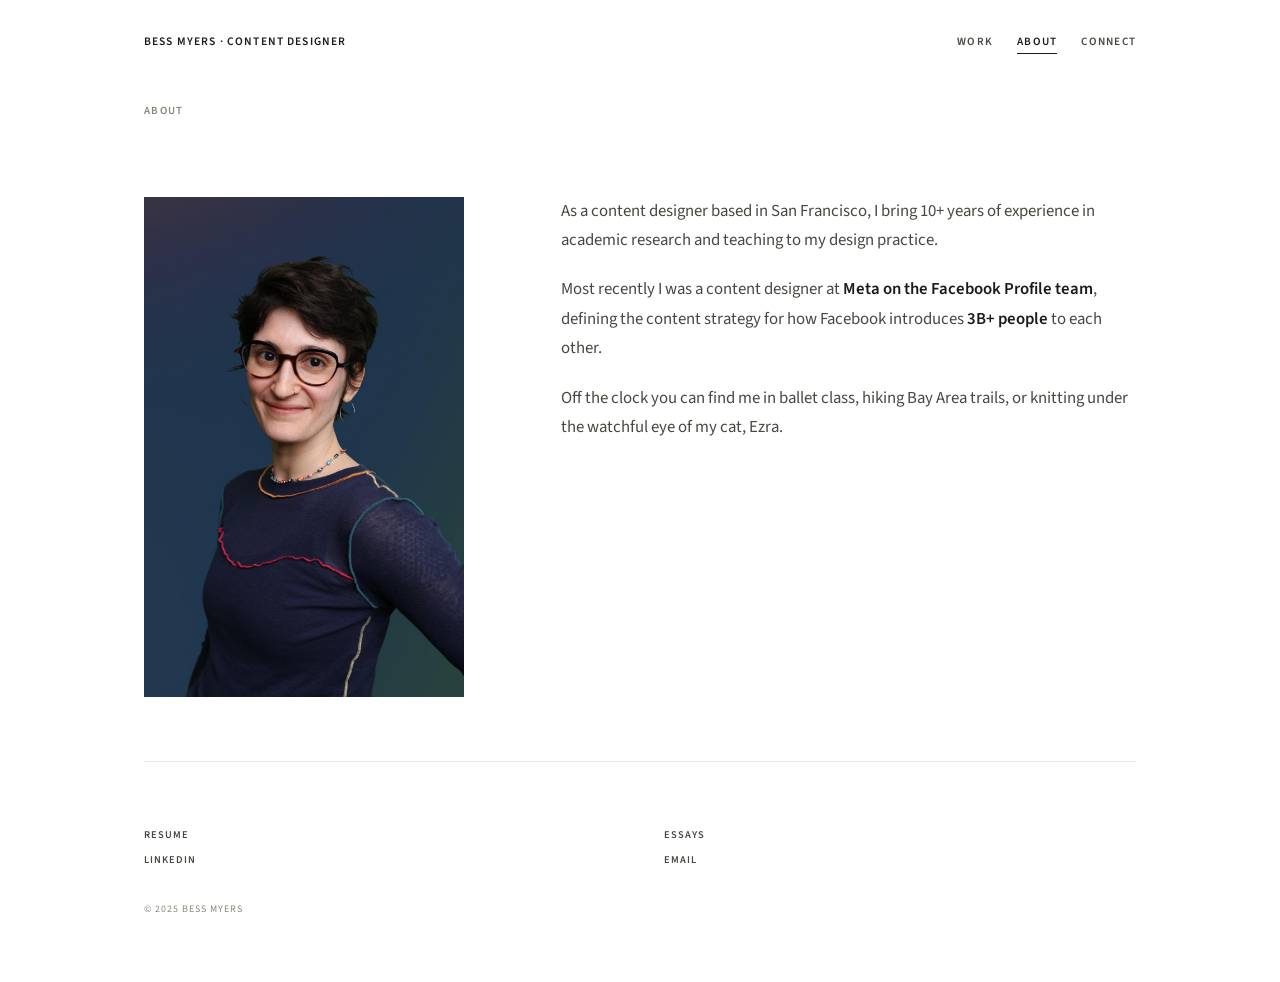
==== about.html @ 2efb30bf "design" ====
<!DOCTYPE html>
<html lang="en">
<head>
  <meta charset="UTF-8" />
  <meta name="viewport" content="width=device-width, initial-scale=1.0" />
  <title>About — bess myers</title>
  <meta name="description" content="About Bess Myers, content designer based in San Francisco." />

  <link rel="preconnect" href="https://fonts.googleapis.com" />
  <link rel="preconnect" href="https://fonts.gstatic.com" crossorigin />
  <link href="https://fonts.googleapis.com/css2?family=Bodoni+Moda:ital,opsz,wght@0,6..96,400;0,6..96,500;1,6..96,400&family=Source+Sans+3:ital,wght@0,400;0,500;0,600;1,400&display=swap" rel="stylesheet" />
  <link rel="stylesheet" href="site.css" />
</head>
<body class="about-page">

  <div class="site-frame site-main is-ready">

    <header class="site-band site-band--header">
      <div class="section-inner section-inner--header">
        <a href="index.html" class="site-name">bess myers · content designer</a>
        <nav>
          <a href="index.html">Work</a>
          <a href="about.html" aria-current="page">About</a>
          <a href="connect.html">Connect</a>
        </nav>
      </div>
    </header>

    <div class="hero site-band reveal is-visible">
      <div class="section-inner">
        <p class="section-label">About</p>
      </div>
    </div>

    <section class="site-band reveal">
      <div class="section-inner">
        <div class="about-flex">
          <div class="about-photo-col">
            <img src="images/bess.jpg" alt="Bess Myers" class="about-photo" width="400" height="500" />
          </div>
          <div class="about-text-col about-text">
            <p>
              As a content designer based in San Francisco, I bring 10+ years of experience in academic research and teaching to my design practice.
            </p>
            <p>
              Most recently I was a content designer at <strong>Meta on the Facebook Profile team</strong>, defining the content strategy for how Facebook introduces <strong>3B+ people</strong> to each other.
            </p>
            <p>
              Off the clock you can find me in ballet class, hiking Bay Area trails, or knitting under the watchful eye of my cat, Ezra.
            </p>
          </div>
        </div>
      </div>
    </section>

    <footer class="site-band site-band--footer">
      <div class="section-inner">
        <div class="footer-grid">
          <div class="footer-col">
            <a href="/resume.pdf" target="_blank" rel="noopener">Resume</a>
            <a href="https://www.linkedin.com/in/bessrhmyers/" target="_blank" rel="noopener">LinkedIn</a>
          </div>
          <div class="footer-col">
            <a href="https://medium.com/@bessrhmyers" target="_blank" rel="noopener">Essays</a>
            <a href="mailto:bessrhmyers@gmail.com">Email</a>
          </div>
        </div>
        <p class="footer-copy">© 2025 bess myers</p>
      </div>
    </footer>

  </div>

  <script>
    (function initReveal() {
      const prefersReduced = window.matchMedia('(prefers-reduced-motion: reduce)').matches;
      const blocks = document.querySelectorAll('.reveal:not(.is-visible)');

      if (prefersReduced) {
        blocks.forEach(function(el) { el.classList.add('is-visible'); });
        return;
      }

      const observer = new IntersectionObserver(function(entries) {
        entries.forEach(function(entry) {
          if (entry.isIntersecting) {
            entry.target.classList.add('is-visible');
            observer.unobserve(entry.target);
          }
        });
      }, { threshold: 0.08 });

      blocks.forEach(function(el) { observer.observe(el); });
    })();
  </script>

</body>
</html>
---- site.css ----
@import url('tokens.css');

*, *::before, *::after { box-sizing: border-box; margin: 0; padding: 0; }

html { scroll-behavior: smooth; }

body {
  background: var(--bg);
  color: var(--ink);
  font-family: var(--sans);
  font-weight: 400;
  font-size: 17px;
  line-height: 1.7;
  min-height: 100vh;
}

a { color: inherit; }

[hidden] {
  display: none !important;
}

.site-frame {
  max-width: var(--content-max);
  margin: 0 auto;
  padding-left: 1.5rem;
  padding-right: 1.5rem;
}

.site-band { width: 100%; }

.site-band + .site-band { padding-top: var(--space-block); }

.site-band--header {
  padding-top: 2rem;
  padding-bottom: 0;
}

.site-band--footer {
  border-top: 1px solid var(--rule);
  margin-top: var(--space-block);
  padding-top: var(--space-block);
  padding-bottom: var(--space-block);
}

.section-inner { max-width: var(--content-max); }

.section-inner--header {
  max-width: none;
  display: flex;
  justify-content: space-between;
  align-items: baseline;
  flex-wrap: wrap;
  gap: 1rem;
}

.site-name {
  font-size: 0.72rem;
  font-weight: 600;
  letter-spacing: 0.1em;
  text-transform: uppercase;
  color: var(--ink);
  text-decoration: none;
}

nav { display: flex; gap: 1.5rem; align-items: baseline; }

nav a {
  font-size: 0.7rem;
  font-weight: 600;
  letter-spacing: 0.11em;
  text-transform: uppercase;
  color: var(--ink-soft);
  text-decoration: none;
  transition: color 0.2s;
}

nav a:hover,
nav a[aria-current="page"] { color: var(--ink); }

nav a[aria-current="page"] { border-bottom: 1px solid var(--ink); padding-bottom: 2px; }

.section-label {
  font-size: 0.68rem;
  font-weight: 600;
  letter-spacing: 0.12em;
  text-transform: uppercase;
  color: var(--ink-muted);
  margin-bottom: var(--space-label);
}

.enter-step.enter-pending {
  opacity: 0;
  transform: translateY(14px);
}

.enter-step.is-entered {
  opacity: 1;
  transform: none;
  transition: opacity 0.55s var(--ease-out), transform 0.55s var(--ease-out);
}

@media (prefers-reduced-motion: reduce) {
  .enter-step.enter-pending {
    opacity: 1;
    transform: none;
  }

  .enter-step.is-entered { transition: none; }
}

/* Hero */
.hero.site-band {
  padding-top: var(--space-hero-top);
  padding-bottom: 0;
}

.hero-headline {
  font-family: var(--display-serif);
  font-size: clamp(2.75rem, 7vw, 4.75rem);
  font-weight: 400;
  line-height: 1.05;
  letter-spacing: -0.04em;
  color: var(--ink);
  max-width: 14em;
}

.hero-keyword {
  font-weight: 600;
  color: var(--ink);
}

.hero-create {
  font-style: italic;
  font-weight: 300;
  font-size: 1.05em;
  color: var(--clay);
}

.hero-tagline {
  margin-top: 1.25rem;
  font-size: 0.85rem;
  color: var(--ink-muted);
  letter-spacing: 0.02em;
}

/* About / Connect pages */
.about-page .hero.site-band,
.connect-page .hero.site-band { padding-top: clamp(2rem, 5vw, 3rem); }

.connect-list {
  list-style: none;
  border-top: 1px solid var(--rule);
  max-width: 36rem;
}

.connect-row {
  display: flex;
  flex-wrap: wrap;
  align-items: baseline;
  justify-content: space-between;
  gap: 0.35rem 1rem;
  padding: 1.15rem 0;
  border-bottom: 1px solid var(--rule);
  text-decoration: none;
  color: var(--ink);
  transition: color 0.2s;
}

.connect-row:hover {
  color: var(--clay);
}

.connect-row:hover .connect-desc {
  color: var(--ink-muted);
}

.connect-title {
  font-size: 1rem;
  font-weight: 600;
  letter-spacing: 0.02em;
  line-height: 1.3;
}

.connect-desc {
  font-size: 0.68rem;
  font-weight: 600;
  letter-spacing: 0.08em;
  text-transform: uppercase;
  color: var(--ink-muted);
  transition: color 0.2s;
}

.about-flex {
  display: flex;
  flex-direction: column;
  gap: 2rem;
}

.about-photo {
  width: 100%;
  max-width: 20rem;
  aspect-ratio: 4 / 5;
  object-fit: cover;
  object-position: center 18%;
  display: block;
}

.about-text p {
  font-size: 1.05rem;
  line-height: 1.75;
  color: var(--ink-soft);
  margin-bottom: 1.2em;
}

.about-text p:last-child { margin-bottom: 0; }

.about-text strong {
  font-weight: 600;
  color: var(--ink);
}

@media (min-width: 768px) {
  .about-flex {
    flex-direction: row;
    gap: 2.5rem;
    align-items: flex-start;
  }

  .about-photo-col { flex: 0 0 38%; max-width: 38%; }
  .about-text-col { flex: 1; min-width: 0; }
}

/* Footer columns */
.footer-grid {
  display: grid;
  grid-template-columns: 1fr 1fr;
  gap: 2rem 3rem;
  width: 100%;
}

.footer-col {
  display: flex;
  flex-direction: column;
  gap: 0.5rem;
}

.footer-col a {
  font-size: 0.65rem;
  font-weight: 600;
  letter-spacing: 0.1em;
  text-transform: uppercase;
  color: var(--ink-soft);
  text-decoration: none;
  transition: color 0.2s;
}

.footer-col a:hover { color: var(--clay); }

.footer-copy {
  font-size: 0.62rem;
  letter-spacing: 0.1em;
  text-transform: uppercase;
  color: var(--ink-muted);
  margin-top: 2rem;
}

/* Portfolio gate */
.portfolio-section { padding-top: var(--space-block); }

.portfolio-wrap { position: relative; }

#portfolio-gate {
  position: relative;
  z-index: 2;
  max-width: 28rem;
  margin-bottom: 2rem;
}

#portfolio-gate.is-hidden { display: none; }

.gate-desc {
  font-size: 1rem;
  color: var(--ink-soft);
  line-height: 1.7;
  margin-bottom: 1.25rem;
}

.gate-form {
  display: flex;
  border: 1px solid var(--rule);
  background: var(--bg);
}

.gate-form input[type="password"] {
  flex: 1;
  background: transparent;
  border: none;
  padding: 0.75rem 1rem;
  font-family: var(--sans);
  font-size: 0.82rem;
  color: var(--ink);
  outline: none;
}

.gate-form input::placeholder { color: var(--ink-muted); }

.gate-form button {
  background: var(--ink);
  border: none;
  padding: 0.75rem 1.25rem;
  font-family: var(--sans);
  font-size: 0.65rem;
  font-weight: 600;
  letter-spacing: 0.1em;
  text-transform: uppercase;
  color: var(--bg);
  cursor: pointer;
  transition: background 0.2s;
}

.gate-form button:hover { background: var(--clay); }

.gate-error {
  font-size: 0.7rem;
  color: var(--clay);
  margin-top: 0.75rem;
  display: none;
}

/* Work cards */
.work-grid {
  display: grid;
  grid-template-columns: 1fr;
  gap: 2.5rem;
}

.work-card {
  display: block;
  text-decoration: none;
  color: inherit;
}

.work-card:focus-visible {
  outline: 2px solid var(--clay);
  outline-offset: 4px;
}

.work-card-visual {
  aspect-ratio: 1;
  background: var(--bg-tint);
  border: 1px solid var(--rule);
  border-radius: 12px;
  overflow: hidden;
  display: flex;
  align-items: center;
  justify-content: center;
}

.work-card-visual img {
  width: 100%;
  height: 100%;
  object-fit: cover;
  object-position: top center;
  display: block;
  transition: transform 0.4s var(--ease-out);
}

.work-card:hover .work-card-visual img {
  transform: scale(1.03);
}

.work-card-visual--spruce {
  background: var(--spruce-tint);
}

.work-card-placeholder {
  font-size: 0.72rem;
  font-weight: 600;
  letter-spacing: 0.12em;
  text-transform: uppercase;
  color: var(--ink-muted);
  padding: 2rem;
  text-align: center;
}

.work-card-title {
  font-size: 0.78rem;
  font-weight: 600;
  letter-spacing: 0.08em;
  text-transform: uppercase;
  line-height: 1.4;
  color: var(--ink);
  margin-top: 1rem;
  transition: color 0.2s;
}

.work-card:hover .work-card-title,
.work-card:hover .work-card-cta { color: var(--clay); }

.work-card-cta {
  display: inline-block;
  margin-top: 0.5rem;
  font-size: 0.68rem;
  font-weight: 600;
  letter-spacing: 0.1em;
  text-transform: uppercase;
  color: var(--ink-soft);
  transition: color 0.2s;
}

@media (min-width: 700px) {
  .work-grid {
    grid-template-columns: repeat(2, 1fr);
    gap: 2rem 2.5rem;
  }
}

.site-main.is-ready { opacity: 1; }

@media (min-width: 900px) {
  .site-frame {
    padding-left: clamp(1.5rem, 4vw, 3rem);
    padding-right: clamp(1.5rem, 4vw, 3rem);
  }

}

@media (max-width: 600px) {
  nav { gap: 1rem; }
  .footer-grid { grid-template-columns: 1fr; }
}
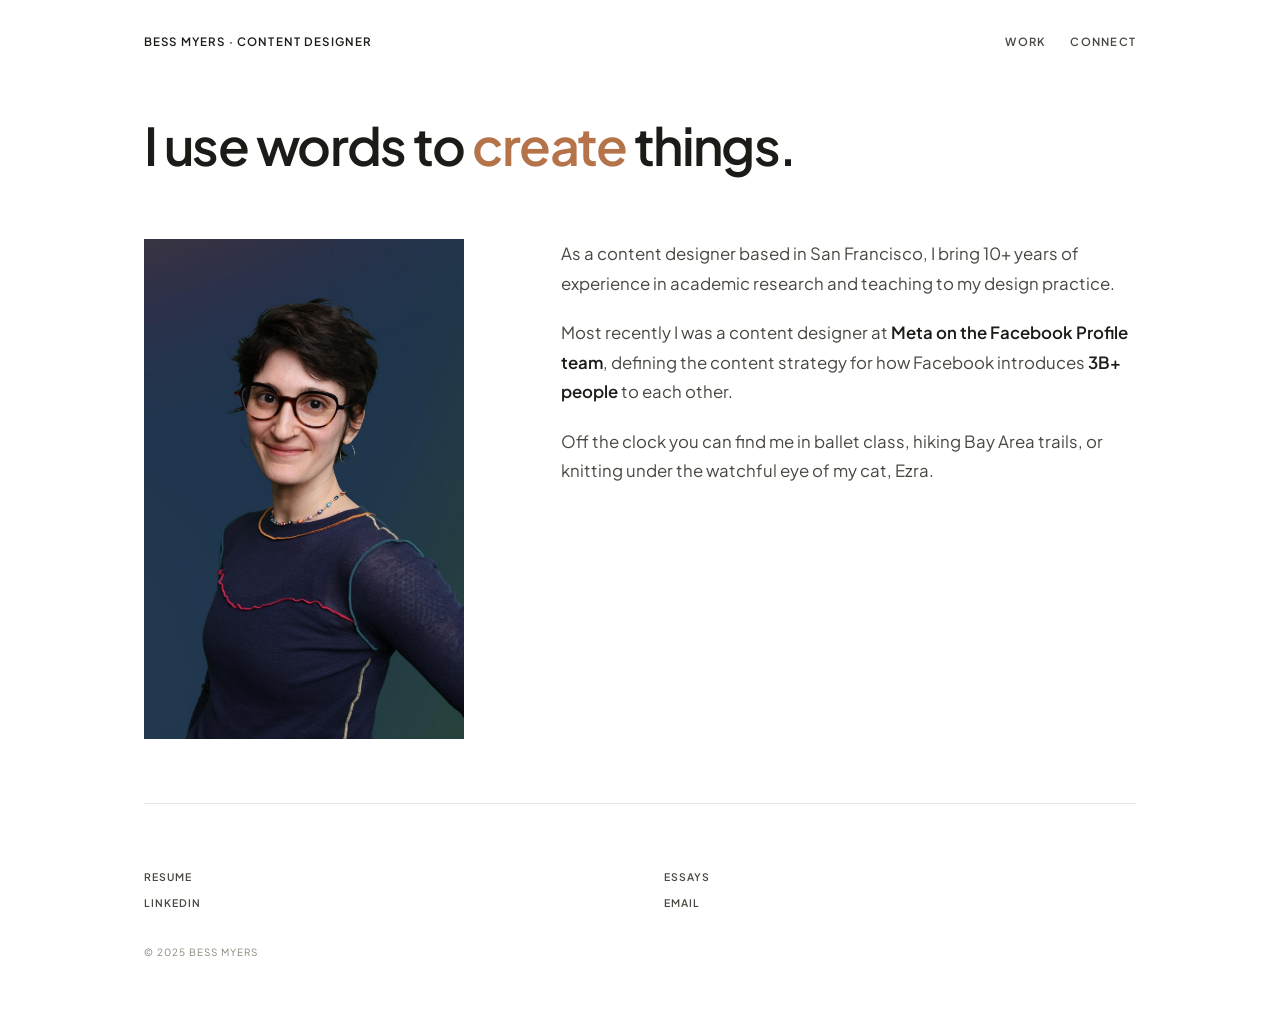
==== commit 1ccab08f: "Redesign home as about page with interactive tagline and editorial work index. Plus Jakarta Sans sit" ====
--- a/about.html
+++ b/about.html
@@ -2,97 +2,12 @@
 <html lang="en">
 <head>
   <meta charset="UTF-8" />
-  <meta name="viewport" content="width=device-width, initial-scale=1.0" />
-  <title>About — bess myers</title>
-  <meta name="description" content="About Bess Myers, content designer based in San Francisco." />
-
-  <link rel="preconnect" href="https://fonts.googleapis.com" />
-  <link rel="preconnect" href="https://fonts.gstatic.com" crossorigin />
-  <link href="https://fonts.googleapis.com/css2?family=Bodoni+Moda:ital,opsz,wght@0,6..96,400;0,6..96,500;1,6..96,400&family=Source+Sans+3:ital,wght@0,400;0,500;0,600;1,400&display=swap" rel="stylesheet" />
-  <link rel="stylesheet" href="site.css" />
+  <meta http-equiv="refresh" content="0; url=index.html" />
+  <link rel="canonical" href="index.html" />
+  <title>Redirecting…</title>
+  <script>window.location.replace('index.html');</script>
 </head>
-<body class="about-page">
-
-  <div class="site-frame site-main is-ready">
-
-    <header class="site-band site-band--header">
-      <div class="section-inner section-inner--header">
-        <a href="index.html" class="site-name">bess myers · content designer</a>
-        <nav>
-          <a href="index.html">Work</a>
-          <a href="about.html" aria-current="page">About</a>
-          <a href="connect.html">Connect</a>
-        </nav>
-      </div>
-    </header>
-
-    <div class="hero site-band reveal is-visible">
-      <div class="section-inner">
-        <p class="section-label">About</p>
-      </div>
-    </div>
-
-    <section class="site-band reveal">
-      <div class="section-inner">
-        <div class="about-flex">
-          <div class="about-photo-col">
-            <img src="images/bess.jpg" alt="Bess Myers" class="about-photo" width="400" height="500" />
-          </div>
-          <div class="about-text-col about-text">
-            <p>
-              As a content designer based in San Francisco, I bring 10+ years of experience in academic research and teaching to my design practice.
-            </p>
-            <p>
-              Most recently I was a content designer at <strong>Meta on the Facebook Profile team</strong>, defining the content strategy for how Facebook introduces <strong>3B+ people</strong> to each other.
-            </p>
-            <p>
-              Off the clock you can find me in ballet class, hiking Bay Area trails, or knitting under the watchful eye of my cat, Ezra.
-            </p>
-          </div>
-        </div>
-      </div>
-    </section>
-
-    <footer class="site-band site-band--footer">
-      <div class="section-inner">
-        <div class="footer-grid">
-          <div class="footer-col">
-            <a href="/resume.pdf" target="_blank" rel="noopener">Resume</a>
-            <a href="https://www.linkedin.com/in/bessrhmyers/" target="_blank" rel="noopener">LinkedIn</a>
-          </div>
-          <div class="footer-col">
-            <a href="https://medium.com/@bessrhmyers" target="_blank" rel="noopener">Essays</a>
-            <a href="mailto:bessrhmyers@gmail.com">Email</a>
-          </div>
-        </div>
-        <p class="footer-copy">© 2025 bess myers</p>
-      </div>
-    </footer>
-
-  </div>
-
-  <script>
-    (function initReveal() {
-      const prefersReduced = window.matchMedia('(prefers-reduced-motion: reduce)').matches;
-      const blocks = document.querySelectorAll('.reveal:not(.is-visible)');
-
-      if (prefersReduced) {
-        blocks.forEach(function(el) { el.classList.add('is-visible'); });
-        return;
-      }
-
-      const observer = new IntersectionObserver(function(entries) {
-        entries.forEach(function(entry) {
-          if (entry.isIntersecting) {
-            entry.target.classList.add('is-visible');
-            observer.unobserve(entry.target);
-          }
-        });
-      }, { threshold: 0.08 });
-
-      blocks.forEach(function(el) { observer.observe(el); });
-    })();
-  </script>
-
+<body>
+  <p><a href="index.html">Continue to home</a></p>
 </body>
 </html>
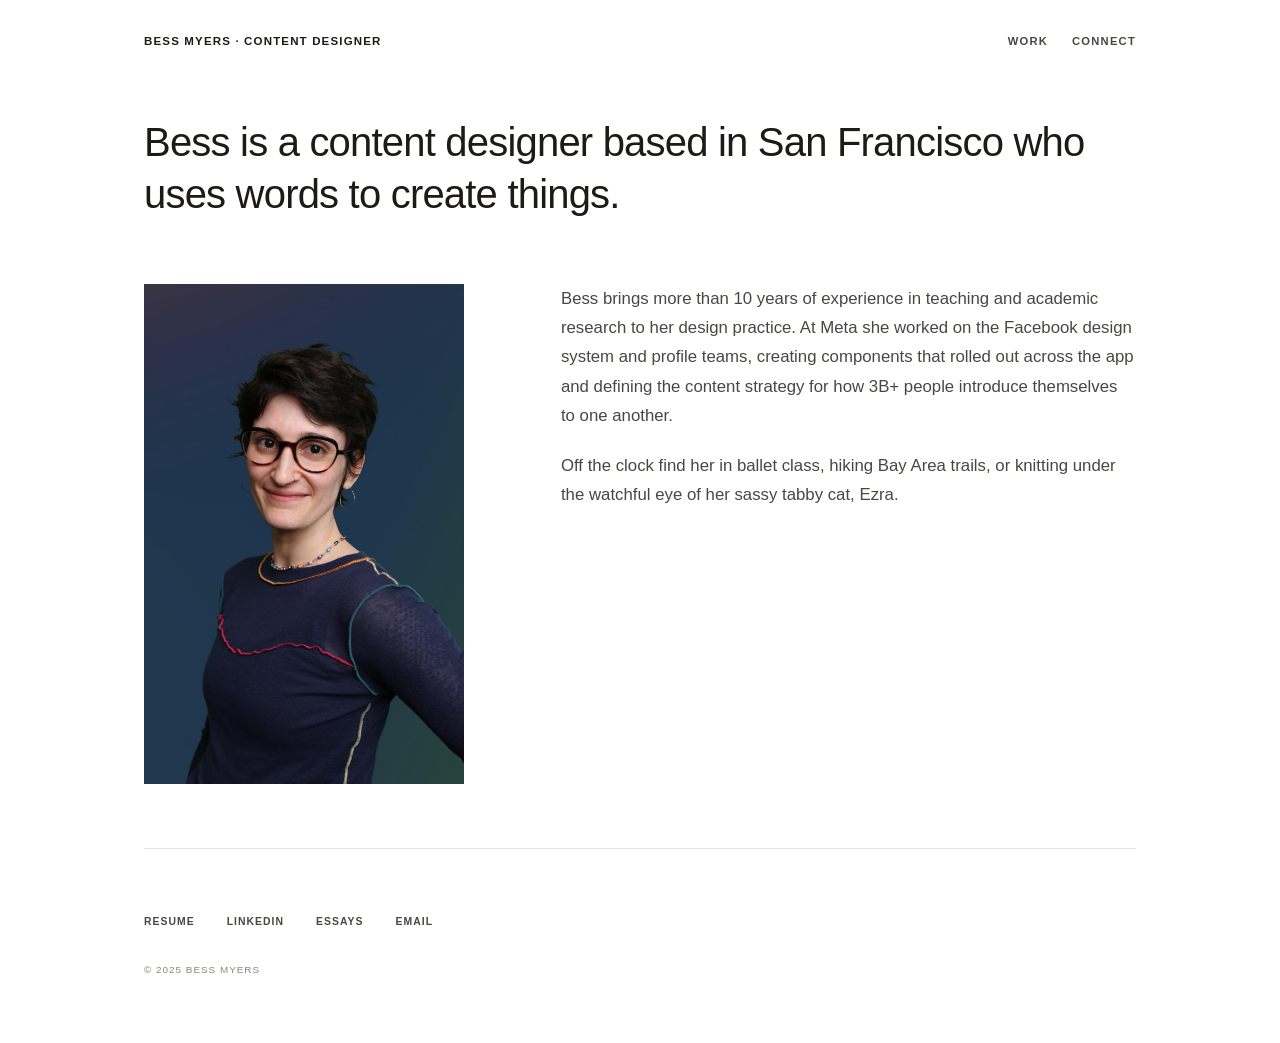
==== commit b88364b7: "Simplify tagline weight and add site favicon. Co-authored-by: Cursor <cursoragent@cursor.com>" ====
--- a/about.html
+++ b/about.html
@@ -4,6 +4,7 @@
   <meta charset="UTF-8" />
   <meta http-equiv="refresh" content="0; url=index.html" />
   <link rel="canonical" href="index.html" />
+  <link rel="icon" href="favicon.svg" type="image/svg+xml" />
   <title>Redirecting…</title>
   <script>window.location.replace('index.html');</script>
 </head>
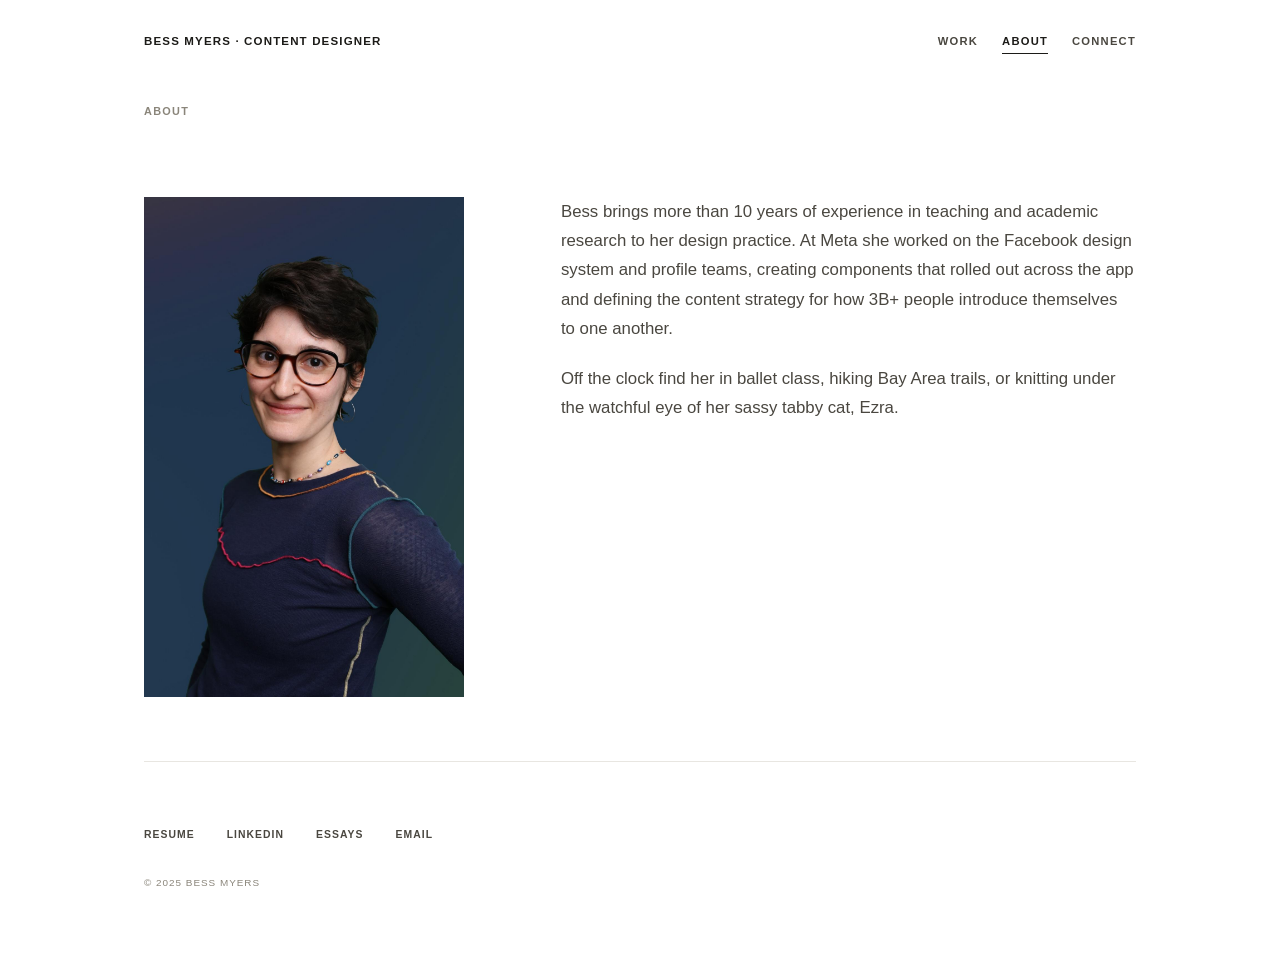
==== commit fd010e70: "Full-screen landing tagline and restore About page. Co-authored-by: Cursor <cursoragent@cursor.com>" ====
--- a/about.html
+++ b/about.html
@@ -2,13 +2,88 @@
 <html lang="en">
 <head>
   <meta charset="UTF-8" />
-  <meta http-equiv="refresh" content="0; url=index.html" />
-  <link rel="canonical" href="index.html" />
+  <meta name="viewport" content="width=device-width, initial-scale=1.0" />
+  <title>About — bess myers</title>
+  <meta name="description" content="About Bess Myers, content designer based in San Francisco." />
+
   <link rel="icon" href="favicon.svg" type="image/svg+xml" />
-  <title>Redirecting…</title>
-  <script>window.location.replace('index.html');</script>
+  <link rel="stylesheet" href="site.css" />
 </head>
-<body>
-  <p><a href="index.html">Continue to home</a></p>
+<body class="about-page">
+
+  <div class="site-frame site-main is-ready">
+
+    <header class="site-band site-band--header">
+      <div class="section-inner section-inner--header">
+        <a href="index.html" class="site-name">bess myers · content designer</a>
+        <nav>
+          <a href="work.html">Work</a>
+          <a href="about.html" aria-current="page">About</a>
+          <a href="connect.html">Connect</a>
+        </nav>
+      </div>
+    </header>
+
+    <div class="hero site-band reveal is-visible">
+      <div class="section-inner">
+        <p class="section-label">About</p>
+      </div>
+    </div>
+
+    <section class="site-band reveal">
+      <div class="section-inner">
+        <div class="about-flex">
+          <div class="about-photo-col">
+            <img src="images/bess.jpg" alt="Bess Myers" class="about-photo" width="400" height="500" />
+          </div>
+          <div class="about-text-col about-text">
+            <p>
+              Bess brings more than 10 years of experience in teaching and academic research to her design practice. At Meta she worked on the Facebook design system and profile teams, creating components that rolled out across the app and defining the content strategy for how 3B+ people introduce themselves to one another.
+            </p>
+            <p>
+              Off the clock find her in ballet class, hiking Bay Area trails, or knitting under the watchful eye of her sassy tabby cat, Ezra.
+            </p>
+          </div>
+        </div>
+      </div>
+    </section>
+
+    <footer class="site-band site-band--footer">
+      <div class="section-inner">
+        <nav class="footer-links" aria-label="Links">
+          <a href="/resume.pdf" target="_blank" rel="noopener">Resume</a>
+          <a href="https://www.linkedin.com/in/bessrhmyers/" target="_blank" rel="noopener">LinkedIn</a>
+          <a href="https://medium.com/@bessrhmyers" target="_blank" rel="noopener">Essays</a>
+          <a href="mailto:bessrhmyers@gmail.com">Email</a>
+        </nav>
+        <p class="footer-copy">© 2025 bess myers</p>
+      </div>
+    </footer>
+
+  </div>
+
+  <script>
+    (function initReveal() {
+      const prefersReduced = window.matchMedia('(prefers-reduced-motion: reduce)').matches;
+      const blocks = document.querySelectorAll('.reveal:not(.is-visible)');
+
+      if (prefersReduced) {
+        blocks.forEach(function(el) { el.classList.add('is-visible'); });
+        return;
+      }
+
+      const observer = new IntersectionObserver(function(entries) {
+        entries.forEach(function(entry) {
+          if (entry.isIntersecting) {
+            entry.target.classList.add('is-visible');
+            observer.unobserve(entry.target);
+          }
+        });
+      }, { threshold: 0.08 });
+
+      blocks.forEach(function(el) { observer.observe(el); });
+    })();
+  </script>
+
 </body>
 </html>
--- a/site.css
+++ b/site.css
@@ -0,0 +1,516 @@
+@import url('tokens.css');
+
+*, *::before, *::after { box-sizing: border-box; margin: 0; padding: 0; }
+
+html { scroll-behavior: smooth; }
+
+body {
+  background: var(--bg);
+  color: var(--ink);
+  font-family: var(--sans);
+  font-weight: 400;
+  font-size: 17px;
+  line-height: 1.7;
+  min-height: 100vh;
+}
+
+a { color: inherit; }
+
+[hidden] {
+  display: none !important;
+}
+
+.site-frame {
+  max-width: var(--content-max);
+  margin: 0 auto;
+  padding-left: 1.5rem;
+  padding-right: 1.5rem;
+}
+
+.site-band { width: 100%; }
+
+.site-band + .site-band { padding-top: var(--space-block); }
+
+.site-band--header {
+  padding-top: 2rem;
+  padding-bottom: 0;
+}
+
+.site-band--footer {
+  border-top: 1px solid var(--rule);
+  margin-top: var(--space-block);
+  padding-top: var(--space-block);
+  padding-bottom: var(--space-block);
+}
+
+.section-inner { max-width: var(--content-max); }
+
+.section-inner--header {
+  max-width: none;
+  display: flex;
+  justify-content: space-between;
+  align-items: baseline;
+  flex-wrap: wrap;
+  gap: 1rem;
+}
+
+.site-name {
+  font-family: var(--sans-header);
+  font-size: 0.72rem;
+  font-weight: 600;
+  letter-spacing: 0.1em;
+  text-transform: uppercase;
+  color: var(--ink);
+  text-decoration: none;
+}
+
+nav { display: flex; gap: 1.5rem; align-items: baseline; }
+
+nav a {
+  font-family: var(--sans-header);
+  font-size: 0.7rem;
+  font-weight: 600;
+  letter-spacing: 0.11em;
+  text-transform: uppercase;
+  color: var(--ink-soft);
+  text-decoration: none;
+  transition: color 0.2s;
+}
+
+nav a:hover,
+nav a[aria-current="page"] { color: var(--ink); }
+
+nav a[aria-current="page"] { border-bottom: 1px solid var(--ink); padding-bottom: 2px; }
+
+.section-label {
+  font-size: 0.68rem;
+  font-weight: 600;
+  letter-spacing: 0.12em;
+  text-transform: uppercase;
+  color: var(--ink-muted);
+  margin-bottom: var(--space-label);
+}
+
+.enter-step.enter-pending {
+  opacity: 0;
+  transform: translateY(14px);
+}
+
+.enter-step.is-entered {
+  opacity: 1;
+  transform: none;
+  transition: opacity 0.55s var(--ease-out), transform 0.55s var(--ease-out);
+}
+
+@media (prefers-reduced-motion: reduce) {
+  .enter-step.enter-pending {
+    opacity: 1;
+    transform: none;
+  }
+
+  .enter-step.is-entered { transition: none; }
+}
+
+/* Hero */
+.hero.site-band {
+  padding-top: var(--space-hero-top);
+  padding-bottom: 0;
+}
+
+.hero-headline {
+  font-family: var(--sans);
+  font-size: clamp(1.5rem, 3.8vw, 2.5rem);
+  font-weight: 500;
+  line-height: 1.3;
+  letter-spacing: -0.02em;
+  color: var(--ink);
+  max-width: none;
+  width: 100%;
+}
+
+/* Full-viewport landing (connormurphy.design–style) */
+.landing-page {
+  overflow-x: hidden;
+}
+
+.landing-page .site-shell {
+  min-height: 100svh;
+  display: flex;
+  flex-direction: column;
+}
+
+.landing-page .site-band--header {
+  flex-shrink: 0;
+}
+
+.landing-main {
+  flex: 1;
+  display: flex;
+  align-items: center;
+  min-height: 0;
+  padding-bottom: clamp(1.5rem, 6vh, 4rem);
+}
+
+.landing-inner {
+  width: 100%;
+}
+
+.landing-page .hero-headline--landing {
+  font-size: clamp(2rem, 6.8vw, 7.5rem);
+  font-weight: 500;
+  line-height: 0.98;
+  letter-spacing: -0.04em;
+  max-width: none;
+}
+
+@media (max-width: 600px) {
+  .landing-page .hero-headline--landing {
+    font-size: clamp(1.65rem, 9vw, 2.75rem);
+    line-height: 1.05;
+    letter-spacing: -0.03em;
+  }
+}
+
+.about-page .hero.site-band {
+  padding-top: clamp(2rem, 5vw, 3rem);
+}
+
+.reveal {
+  opacity: 0;
+  transform: translateY(12px);
+  transition: opacity 0.5s var(--ease-out), transform 0.5s var(--ease-out);
+}
+
+.reveal.is-visible {
+  opacity: 1;
+  transform: none;
+}
+
+@media (prefers-reduced-motion: reduce) {
+  .reveal {
+    opacity: 1;
+    transform: none;
+    transition: none;
+  }
+}
+
+/* About / Connect pages */
+.connect-page .hero.site-band,
+.work-page .portfolio-section { padding-top: clamp(2rem, 5vw, 3rem); }
+
+.connect-list {
+  list-style: none;
+  border-top: 1px solid var(--rule);
+  max-width: 36rem;
+}
+
+.connect-row {
+  display: flex;
+  flex-wrap: wrap;
+  align-items: baseline;
+  justify-content: space-between;
+  gap: 0.35rem 1rem;
+  padding: 1.15rem 0;
+  border-bottom: 1px solid var(--rule);
+  text-decoration: none;
+  color: var(--ink);
+  transition: color 0.2s;
+}
+
+.connect-row:hover {
+  color: var(--clay);
+}
+
+.connect-row:hover .connect-desc {
+  color: var(--ink-muted);
+}
+
+.connect-title {
+  font-size: 1rem;
+  font-weight: 600;
+  letter-spacing: 0.02em;
+  line-height: 1.3;
+}
+
+.connect-desc {
+  font-size: 0.68rem;
+  font-weight: 600;
+  letter-spacing: 0.08em;
+  text-transform: uppercase;
+  color: var(--ink-muted);
+  transition: color 0.2s;
+}
+
+.about-flex {
+  display: flex;
+  flex-direction: column;
+  gap: 2rem;
+}
+
+.about-photo {
+  width: 100%;
+  max-width: 20rem;
+  aspect-ratio: 4 / 5;
+  object-fit: cover;
+  object-position: center 18%;
+  display: block;
+}
+
+.about-text p {
+  font-size: 1.05rem;
+  line-height: 1.75;
+  color: var(--ink-soft);
+  margin-bottom: 1.2em;
+}
+
+.about-text p:last-child { margin-bottom: 0; }
+
+.about-text strong {
+  font-weight: 600;
+  color: var(--ink);
+}
+
+@media (min-width: 768px) {
+  .about-flex {
+    flex-direction: row;
+    gap: 2.5rem;
+    align-items: flex-start;
+  }
+
+  .about-photo-col { flex: 0 0 38%; max-width: 38%; }
+  .about-text-col { flex: 1; min-width: 0; }
+}
+
+/* Footer links */
+.footer-links {
+  display: flex;
+  flex-direction: column;
+  align-items: flex-start;
+  gap: 0.65rem;
+  width: 100%;
+}
+
+.footer-links a {
+  font-family: var(--sans-header);
+  font-size: 0.65rem;
+  font-weight: 600;
+  letter-spacing: 0.1em;
+  text-transform: uppercase;
+  color: var(--ink-soft);
+  text-decoration: none;
+  transition: color 0.2s;
+}
+
+.footer-links a:hover { color: var(--clay); }
+
+@media (min-width: 640px) {
+  .footer-links {
+    flex-direction: row;
+    flex-wrap: wrap;
+    align-items: center;
+    gap: 1.25rem 2rem;
+  }
+}
+
+.footer-copy {
+  font-size: 0.62rem;
+  letter-spacing: 0.1em;
+  text-transform: uppercase;
+  color: var(--ink-muted);
+  margin-top: 2rem;
+}
+
+/* Portfolio gate */
+.portfolio-section { padding-top: var(--space-block); }
+
+.portfolio-wrap { position: relative; }
+
+#portfolio-gate {
+  position: relative;
+  z-index: 2;
+  max-width: 28rem;
+  margin-bottom: 2rem;
+}
+
+#portfolio-gate.is-hidden { display: none; }
+
+.gate-desc {
+  font-size: 1rem;
+  color: var(--ink-soft);
+  line-height: 1.7;
+  margin-bottom: 1.25rem;
+}
+
+.gate-form {
+  display: flex;
+  border: 1px solid var(--rule);
+  background: var(--bg);
+}
+
+.gate-form input[type="password"] {
+  flex: 1;
+  background: transparent;
+  border: none;
+  padding: 0.75rem 1rem;
+  font-family: var(--sans);
+  font-size: 0.82rem;
+  color: var(--ink);
+  outline: none;
+}
+
+.gate-form input::placeholder { color: var(--ink-muted); }
+
+.gate-form button {
+  background: var(--ink);
+  border: none;
+  padding: 0.75rem 1.25rem;
+  font-family: var(--sans);
+  font-size: 0.65rem;
+  font-weight: 600;
+  letter-spacing: 0.1em;
+  text-transform: uppercase;
+  color: var(--bg);
+  cursor: pointer;
+  transition: background 0.2s;
+}
+
+.gate-form button:hover { background: var(--clay); }
+
+.gate-error {
+  font-size: 0.7rem;
+  color: var(--clay);
+  margin-top: 0.75rem;
+  display: none;
+}
+
+/* Work index */
+.work-index-head,
+.work-row {
+  display: grid;
+  grid-template-columns: 1fr auto auto;
+  align-items: baseline;
+  gap: 1rem 2rem;
+  column-gap: clamp(1rem, 4vw, 2.5rem);
+}
+
+.work-index-head {
+  padding-bottom: 0.65rem;
+  border-bottom: 1px solid var(--rule);
+  margin-bottom: 0;
+}
+
+.work-index-head-cell {
+  font-size: 0.68rem;
+  font-weight: 600;
+  letter-spacing: 0.12em;
+  text-transform: uppercase;
+  color: var(--ink-muted);
+}
+
+.work-index-head-cell--year,
+.work-row-year {
+  text-align: right;
+  min-width: 3rem;
+  font-variant-numeric: tabular-nums;
+}
+
+.work-index {
+  list-style: none;
+  border-top: 1px solid var(--rule);
+}
+
+.work-index-item {
+  border-bottom: 1px solid var(--rule);
+}
+
+.work-row {
+  padding: clamp(1rem, 3vw, 1.35rem) 0;
+  text-decoration: none;
+  color: var(--ink);
+  transition: background 0.18s var(--ease-out), color 0.18s var(--ease-out);
+}
+
+.work-row:hover,
+.work-row:focus-visible {
+  background: var(--ink);
+  color: var(--bg);
+}
+
+.work-row:focus-visible {
+  outline: 2px solid var(--clay);
+  outline-offset: 2px;
+}
+
+.work-row-title {
+  font-size: clamp(1.1rem, 2.5vw, 1.5rem);
+  font-weight: 600;
+  line-height: 1.25;
+  min-width: 0;
+}
+
+.work-row-category {
+  font-size: 0.68rem;
+  font-weight: 600;
+  letter-spacing: 0.1em;
+  text-transform: uppercase;
+  color: var(--ink-muted);
+  white-space: nowrap;
+}
+
+.work-row:hover .work-row-category,
+.work-row:focus-visible .work-row-category,
+.work-row:hover .work-row-year,
+.work-row:focus-visible .work-row-year {
+  color: inherit;
+}
+
+.work-row-year {
+  font-size: 0.68rem;
+  font-weight: 600;
+  letter-spacing: 0.06em;
+  color: var(--ink-muted);
+}
+
+@media (prefers-reduced-motion: reduce) {
+  .work-row {
+    transition: none;
+  }
+}
+
+@media (max-width: 520px) {
+  .work-index-head {
+    display: none;
+  }
+
+  .work-row {
+    grid-template-columns: 1fr auto;
+    grid-template-rows: auto auto;
+  }
+
+  .work-row-title {
+    grid-column: 1 / -1;
+  }
+
+  .work-row-category {
+    grid-column: 1;
+  }
+
+  .work-row-year {
+    grid-column: 2;
+    text-align: right;
+  }
+}
+
+.site-main.is-ready { opacity: 1; }
+
+@media (min-width: 900px) {
+  .site-frame {
+    padding-left: clamp(1.5rem, 4vw, 3rem);
+    padding-right: clamp(1.5rem, 4vw, 3rem);
+  }
+
+}
+
+@media (max-width: 600px) {
+  nav { gap: 1rem; }
+}
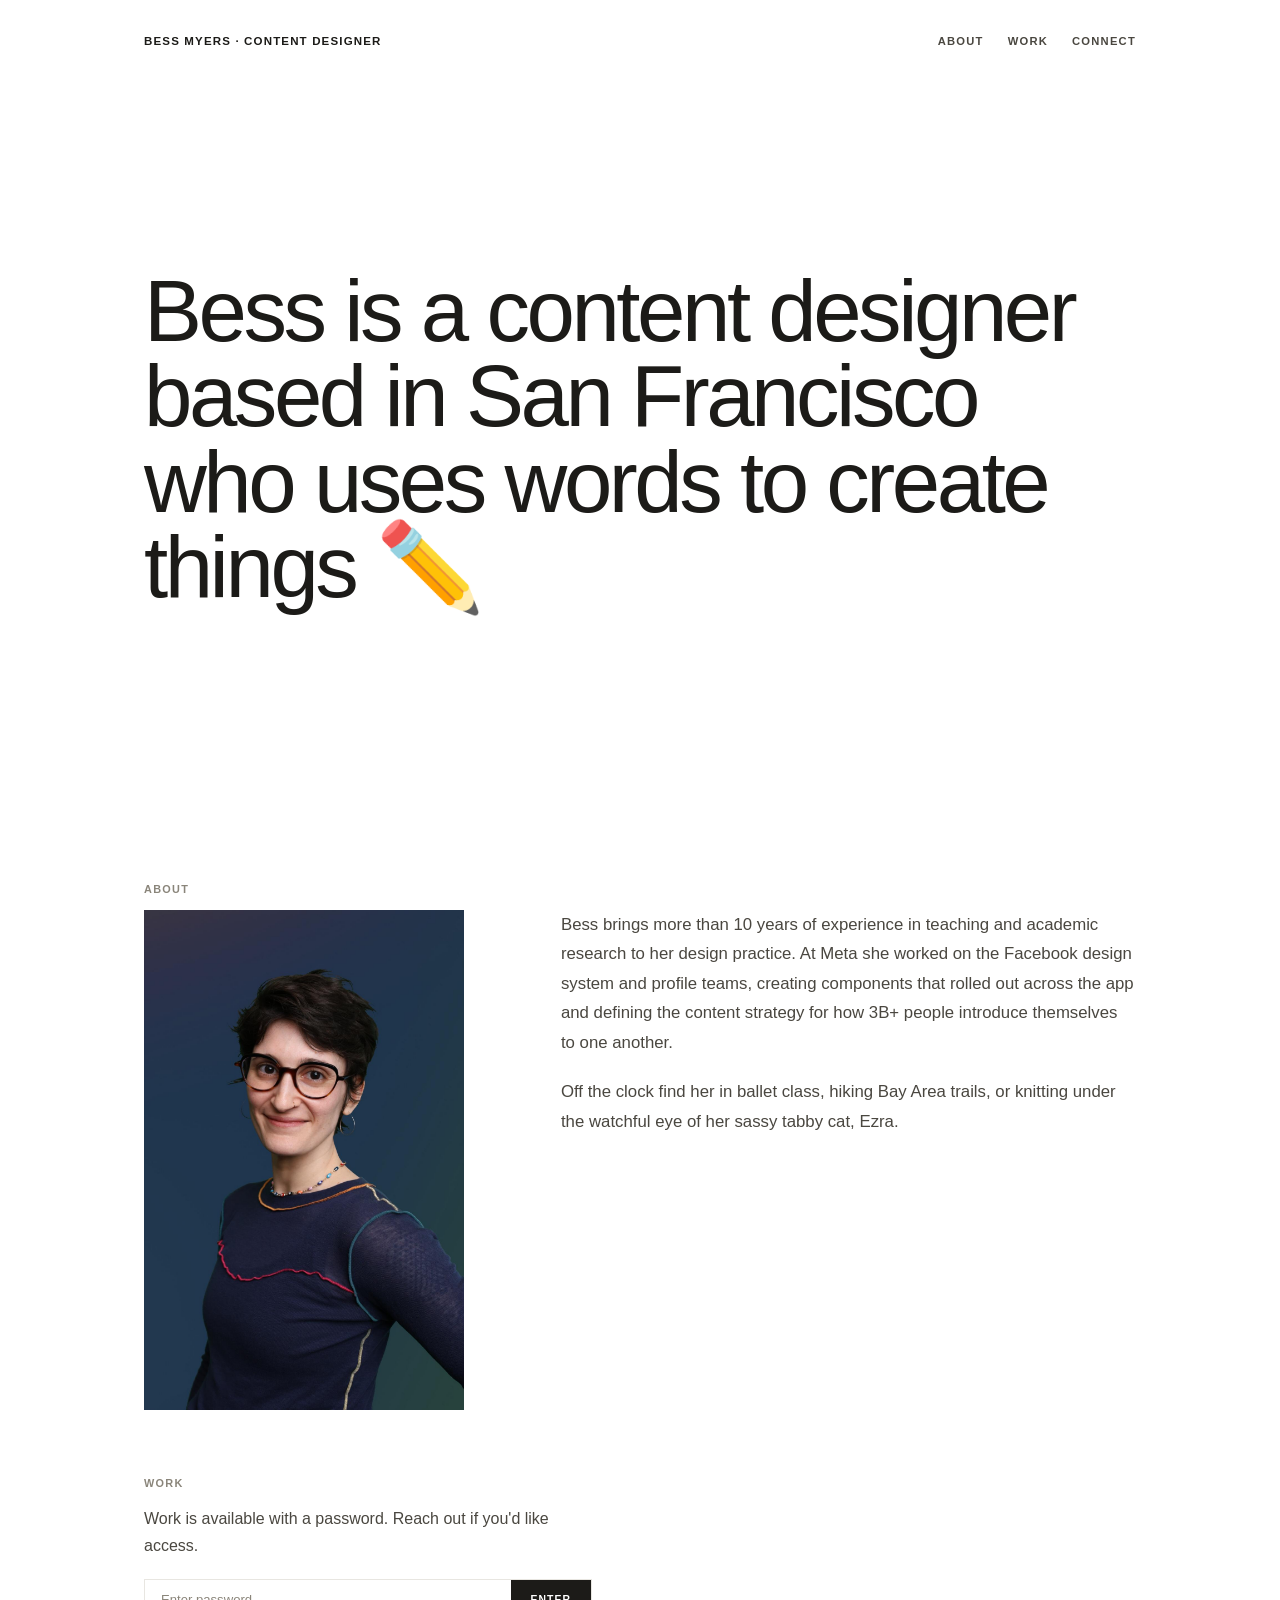
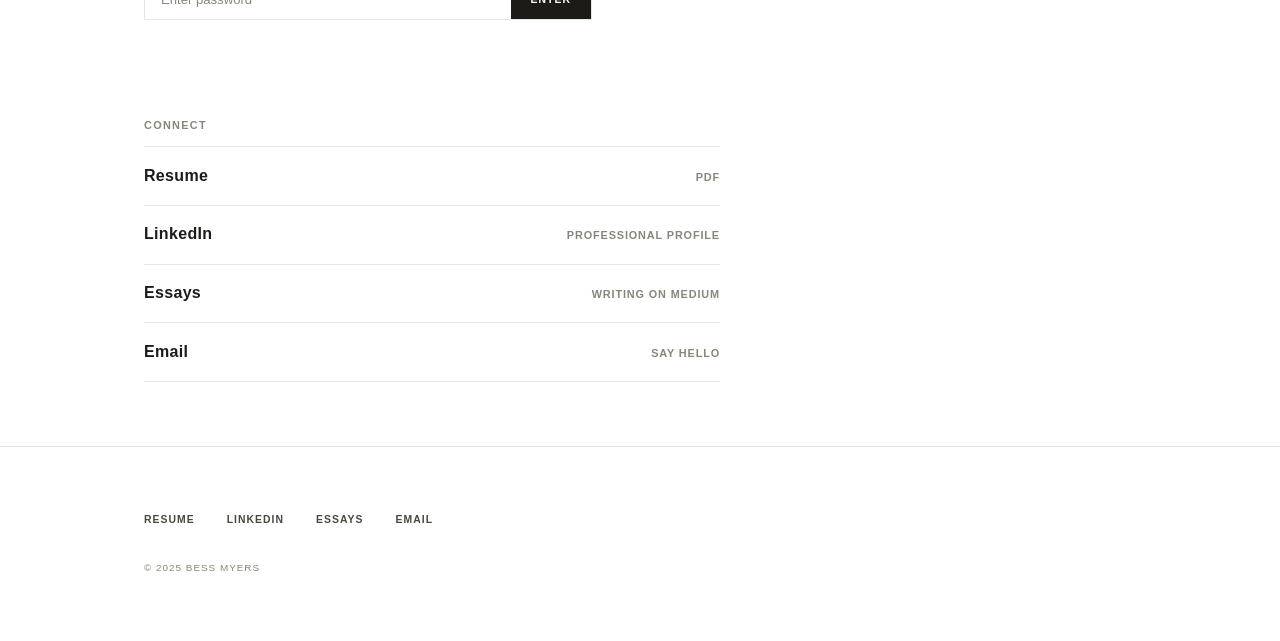
==== commit bffdde44: "Consolidate site into single-page scroll with anchor nav. Co-authored-by: Cursor <cursoragent@cursor" ====
--- a/about.html
+++ b/about.html
@@ -2,88 +2,13 @@
 <html lang="en">
 <head>
   <meta charset="UTF-8" />
-  <meta name="viewport" content="width=device-width, initial-scale=1.0" />
-  <title>About — bess myers</title>
-  <meta name="description" content="About Bess Myers, content designer based in San Francisco." />
-
+  <meta http-equiv="refresh" content="0; url=index.html#about" />
+  <link rel="canonical" href="index.html#about" />
   <link rel="icon" href="favicon.svg" type="image/svg+xml" />
-  <link rel="stylesheet" href="site.css" />
+  <title>Redirecting…</title>
+  <script>window.location.replace('index.html#about');</script>
 </head>
-<body class="about-page">
-
-  <div class="site-frame site-main is-ready">
-
-    <header class="site-band site-band--header">
-      <div class="section-inner section-inner--header">
-        <a href="index.html" class="site-name">bess myers · content designer</a>
-        <nav>
-          <a href="work.html">Work</a>
-          <a href="about.html" aria-current="page">About</a>
-          <a href="connect.html">Connect</a>
-        </nav>
-      </div>
-    </header>
-
-    <div class="hero site-band reveal is-visible">
-      <div class="section-inner">
-        <p class="section-label">About</p>
-      </div>
-    </div>
-
-    <section class="site-band reveal">
-      <div class="section-inner">
-        <div class="about-flex">
-          <div class="about-photo-col">
-            <img src="images/bess.jpg" alt="Bess Myers" class="about-photo" width="400" height="500" />
-          </div>
-          <div class="about-text-col about-text">
-            <p>
-              Bess brings more than 10 years of experience in teaching and academic research to her design practice. At Meta she worked on the Facebook design system and profile teams, creating components that rolled out across the app and defining the content strategy for how 3B+ people introduce themselves to one another.
-            </p>
-            <p>
-              Off the clock find her in ballet class, hiking Bay Area trails, or knitting under the watchful eye of her sassy tabby cat, Ezra.
-            </p>
-          </div>
-        </div>
-      </div>
-    </section>
-
-    <footer class="site-band site-band--footer">
-      <div class="section-inner">
-        <nav class="footer-links" aria-label="Links">
-          <a href="/resume.pdf" target="_blank" rel="noopener">Resume</a>
-          <a href="https://www.linkedin.com/in/bessrhmyers/" target="_blank" rel="noopener">LinkedIn</a>
-          <a href="https://medium.com/@bessrhmyers" target="_blank" rel="noopener">Essays</a>
-          <a href="mailto:bessrhmyers@gmail.com">Email</a>
-        </nav>
-        <p class="footer-copy">© 2025 bess myers</p>
-      </div>
-    </footer>
-
-  </div>
-
-  <script>
-    (function initReveal() {
-      const prefersReduced = window.matchMedia('(prefers-reduced-motion: reduce)').matches;
-      const blocks = document.querySelectorAll('.reveal:not(.is-visible)');
-
-      if (prefersReduced) {
-        blocks.forEach(function(el) { el.classList.add('is-visible'); });
-        return;
-      }
-
-      const observer = new IntersectionObserver(function(entries) {
-        entries.forEach(function(entry) {
-          if (entry.isIntersecting) {
-            entry.target.classList.add('is-visible');
-            observer.unobserve(entry.target);
-          }
-        });
-      }, { threshold: 0.08 });
-
-      blocks.forEach(function(el) { observer.observe(el); });
-    })();
-  </script>
-
+<body>
+  <p><a href="index.html#about">Continue to about</a></p>
 </body>
 </html>
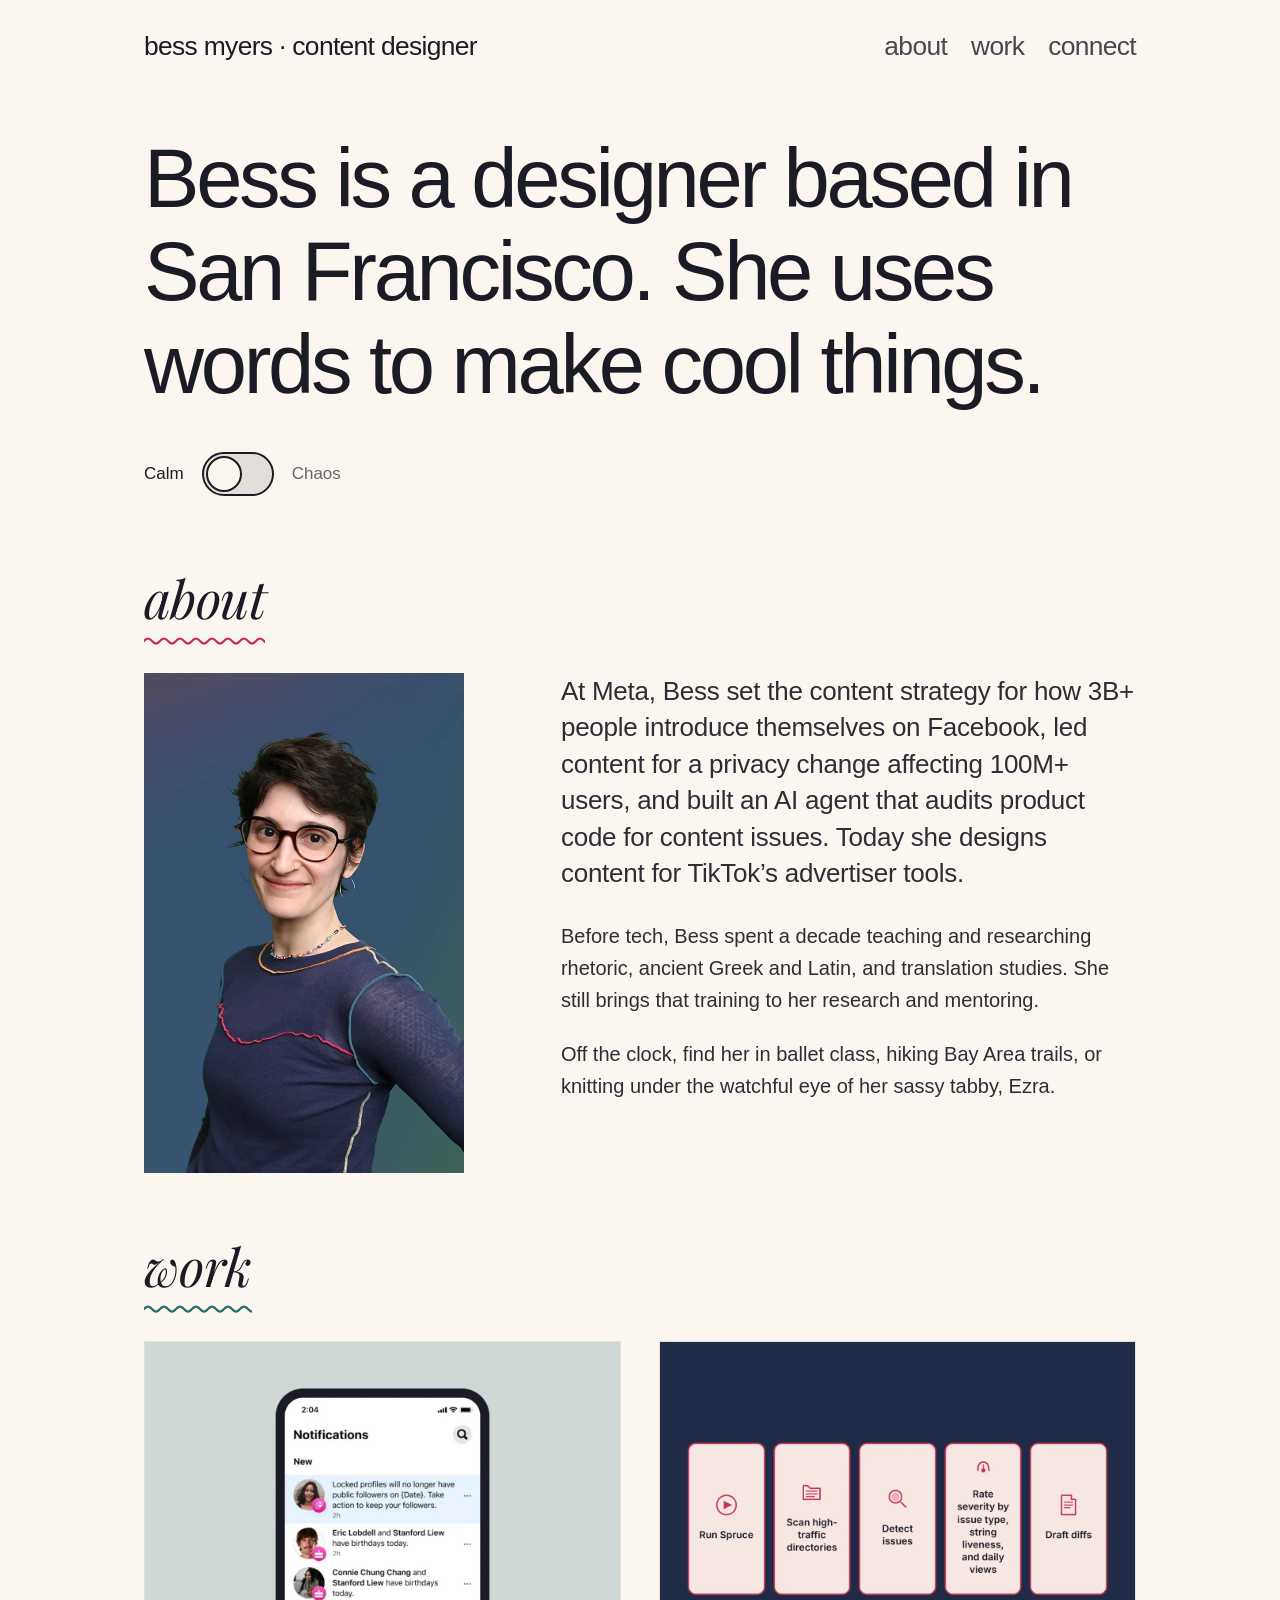
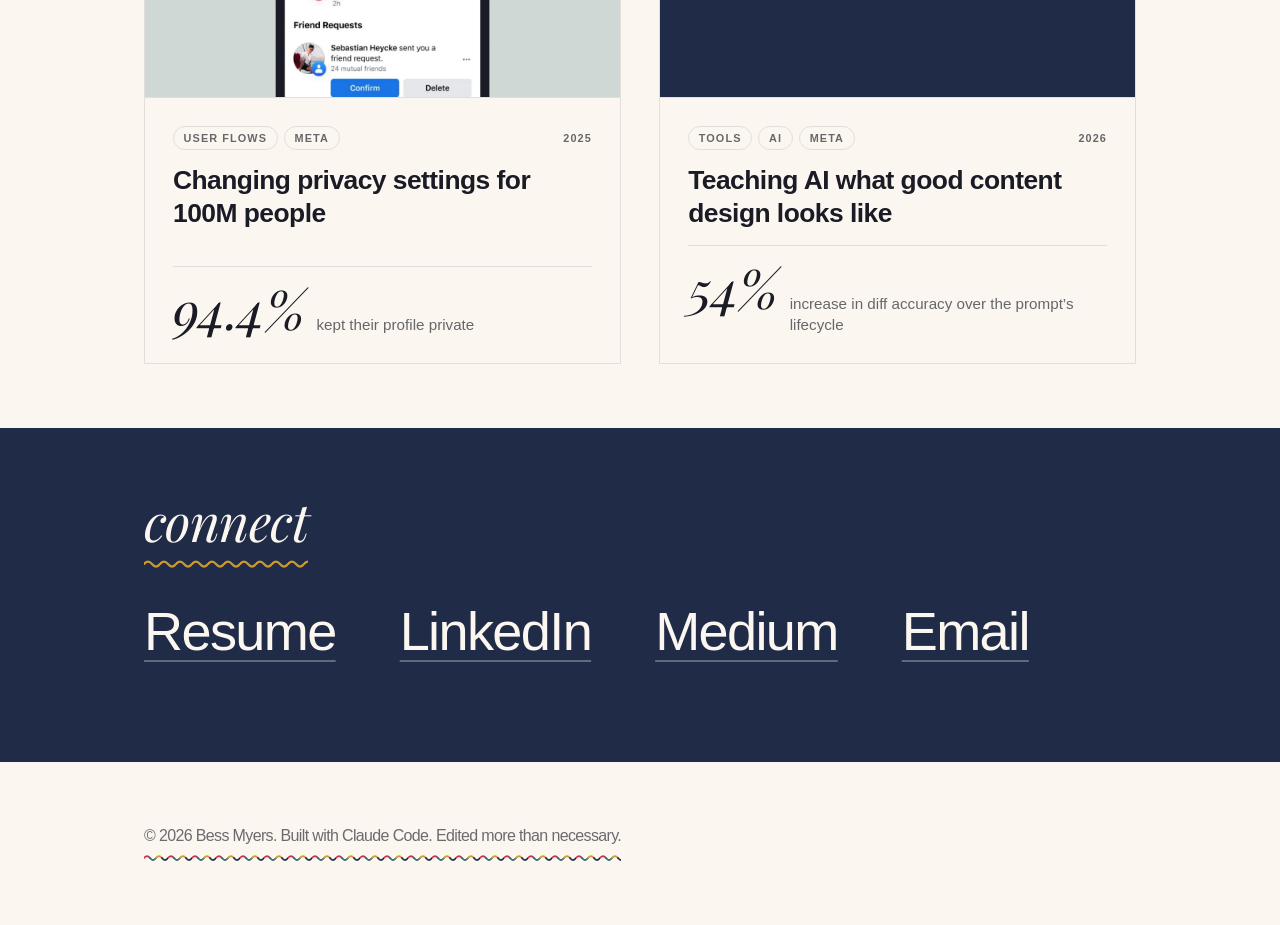
==== commit 1ed5b1a5: "Final pass: social cards, accessibility fixes, mobile stepper Social - images/og-image.png (1200x630" ====
--- a/about.html
+++ b/about.html
@@ -6,6 +6,22 @@
   <link rel="canonical" href="index.html#about" />
   <link rel="icon" href="favicon.svg" type="image/svg+xml" />
   <title>Redirecting…</title>
+  <meta name="description" content="Bess Myers is a designer based in San Francisco. She uses words to make cool things." />
+  <!-- Social sharing -->
+  <meta property="og:type" content="website" />
+  <meta property="og:site_name" content="Bess Myers" />
+  <meta property="og:title" content="Bess Myers — content designer" />
+  <meta property="og:description" content="Bess Myers is a designer based in San Francisco. She uses words to make cool things." />
+  <meta property="og:url" content="https://bessmyers.com/#about" />
+  <meta property="og:image" content="https://bessmyers.com/images/og-image.png" />
+  <meta property="og:image:width" content="1200" />
+  <meta property="og:image:height" content="630" />
+  <meta property="og:image:alt" content="Bess Myers. Bess is a designer based in San Francisco. She uses words to make cool things." />
+  <meta name="twitter:card" content="summary_large_image" />
+  <meta name="twitter:title" content="Bess Myers — content designer" />
+  <meta name="twitter:description" content="Bess Myers is a designer based in San Francisco. She uses words to make cool things." />
+  <meta name="twitter:image" content="https://bessmyers.com/images/og-image.png" />
+  <meta name="twitter:image:alt" content="Bess Myers. Bess is a designer based in San Francisco. She uses words to make cool things." />
   <script>window.location.replace('index.html#about');</script>
 </head>
 <body>
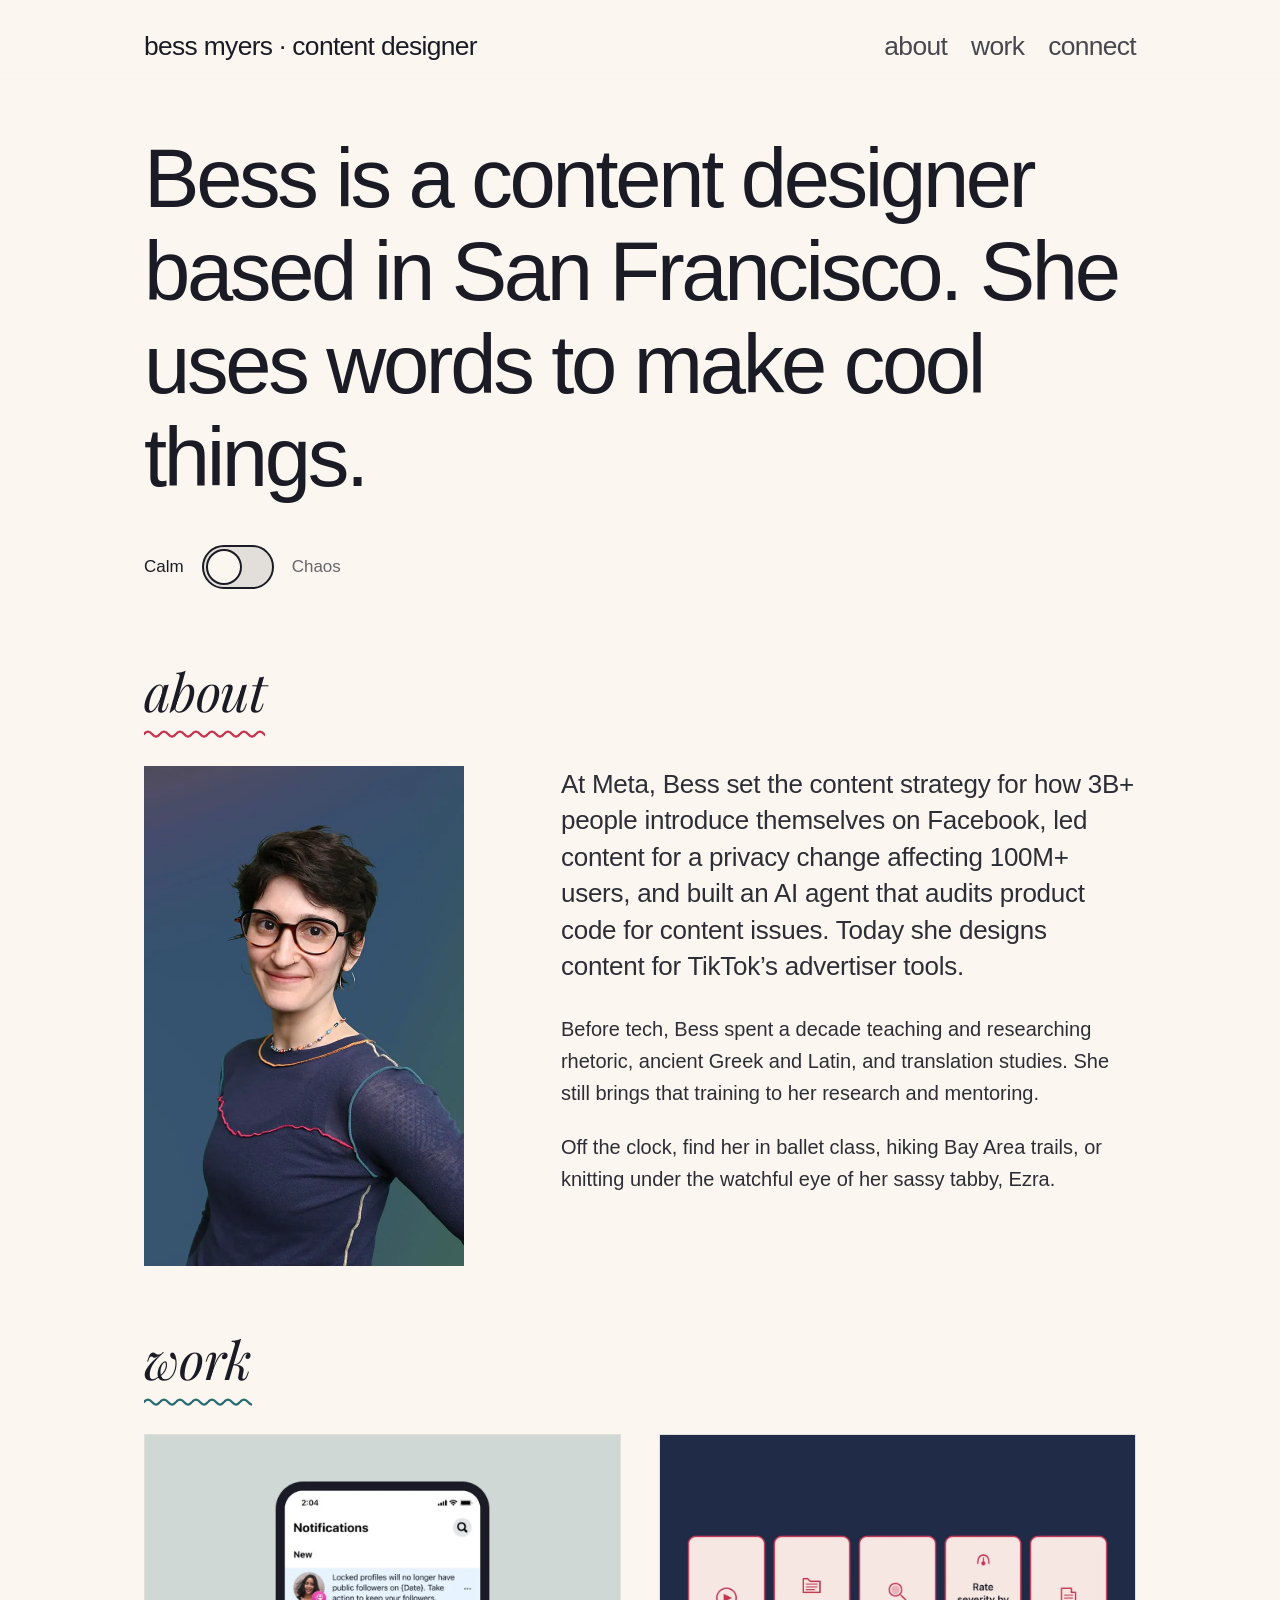
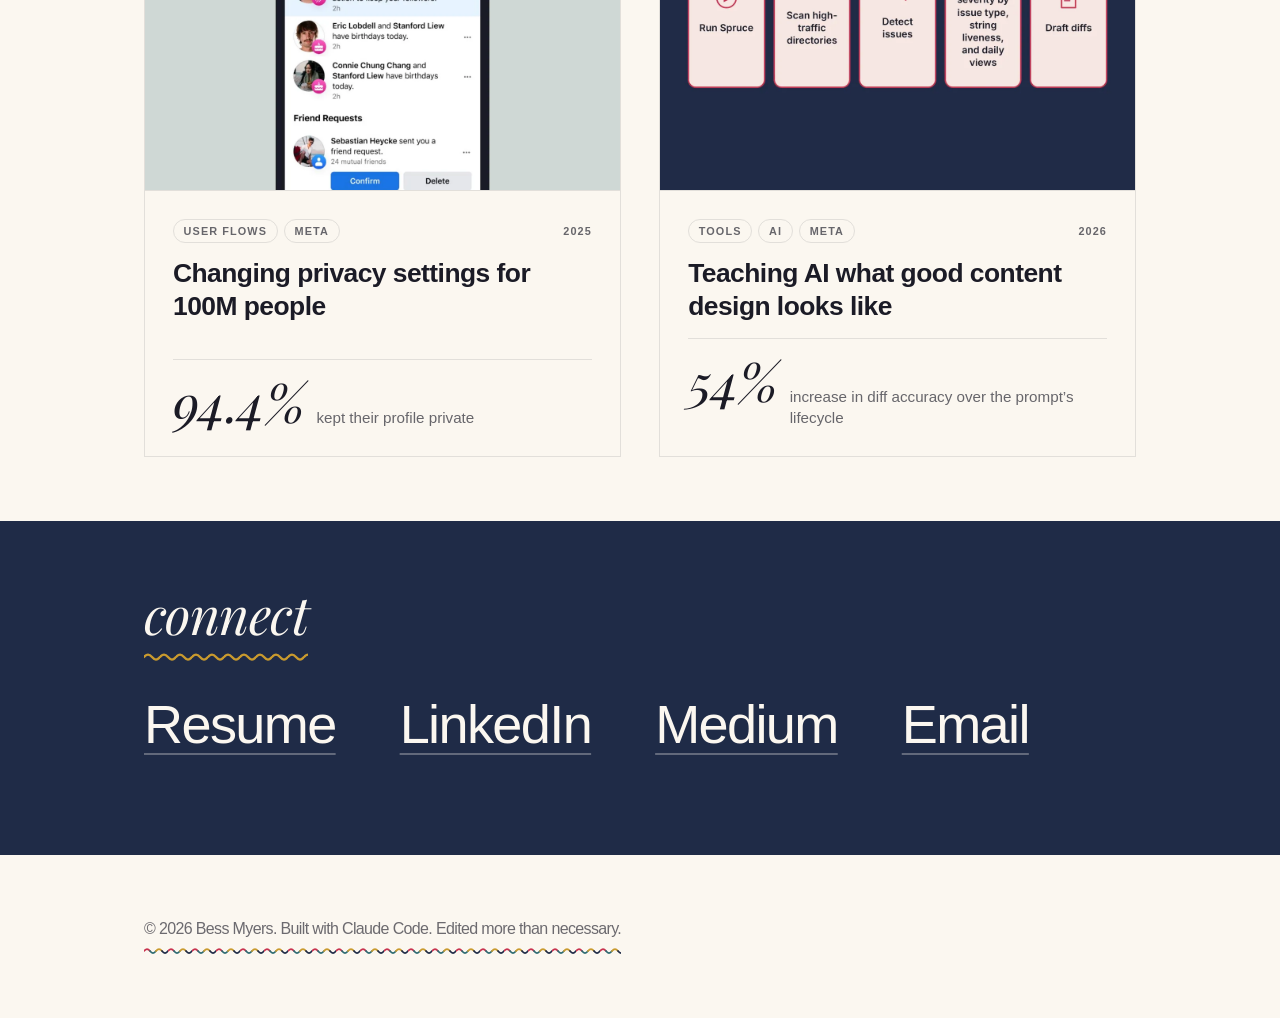
==== commit ac9d6474: "Hero: "Bess is a content designer based in San Francisco." Updates the hero H1 (Chaos builds from it" ====
--- a/about.html
+++ b/about.html
@@ -6,22 +6,22 @@
   <link rel="canonical" href="index.html#about" />
   <link rel="icon" href="favicon.svg" type="image/svg+xml" />
   <title>Redirecting…</title>
-  <meta name="description" content="Bess Myers is a designer based in San Francisco. She uses words to make cool things." />
+  <meta name="description" content="Bess Myers is a content designer based in San Francisco. She uses words to make cool things." />
   <!-- Social sharing -->
   <meta property="og:type" content="website" />
   <meta property="og:site_name" content="Bess Myers" />
   <meta property="og:title" content="Bess Myers — content designer" />
-  <meta property="og:description" content="Bess Myers is a designer based in San Francisco. She uses words to make cool things." />
+  <meta property="og:description" content="Bess Myers is a content designer based in San Francisco. She uses words to make cool things." />
   <meta property="og:url" content="https://bessmyers.com/#about" />
   <meta property="og:image" content="https://bessmyers.com/images/og-image.png" />
   <meta property="og:image:width" content="1200" />
   <meta property="og:image:height" content="630" />
-  <meta property="og:image:alt" content="Bess Myers. Bess is a designer based in San Francisco. She uses words to make cool things." />
+  <meta property="og:image:alt" content="Bess Myers. Bess is a content designer based in San Francisco. She uses words to make cool things." />
   <meta name="twitter:card" content="summary_large_image" />
   <meta name="twitter:title" content="Bess Myers — content designer" />
-  <meta name="twitter:description" content="Bess Myers is a designer based in San Francisco. She uses words to make cool things." />
+  <meta name="twitter:description" content="Bess Myers is a content designer based in San Francisco. She uses words to make cool things." />
   <meta name="twitter:image" content="https://bessmyers.com/images/og-image.png" />
-  <meta name="twitter:image:alt" content="Bess Myers. Bess is a designer based in San Francisco. She uses words to make cool things." />
+  <meta name="twitter:image:alt" content="Bess Myers. Bess is a content designer based in San Francisco. She uses words to make cool things." />
   <script>window.location.replace('index.html#about');</script>
 </head>
 <body>
